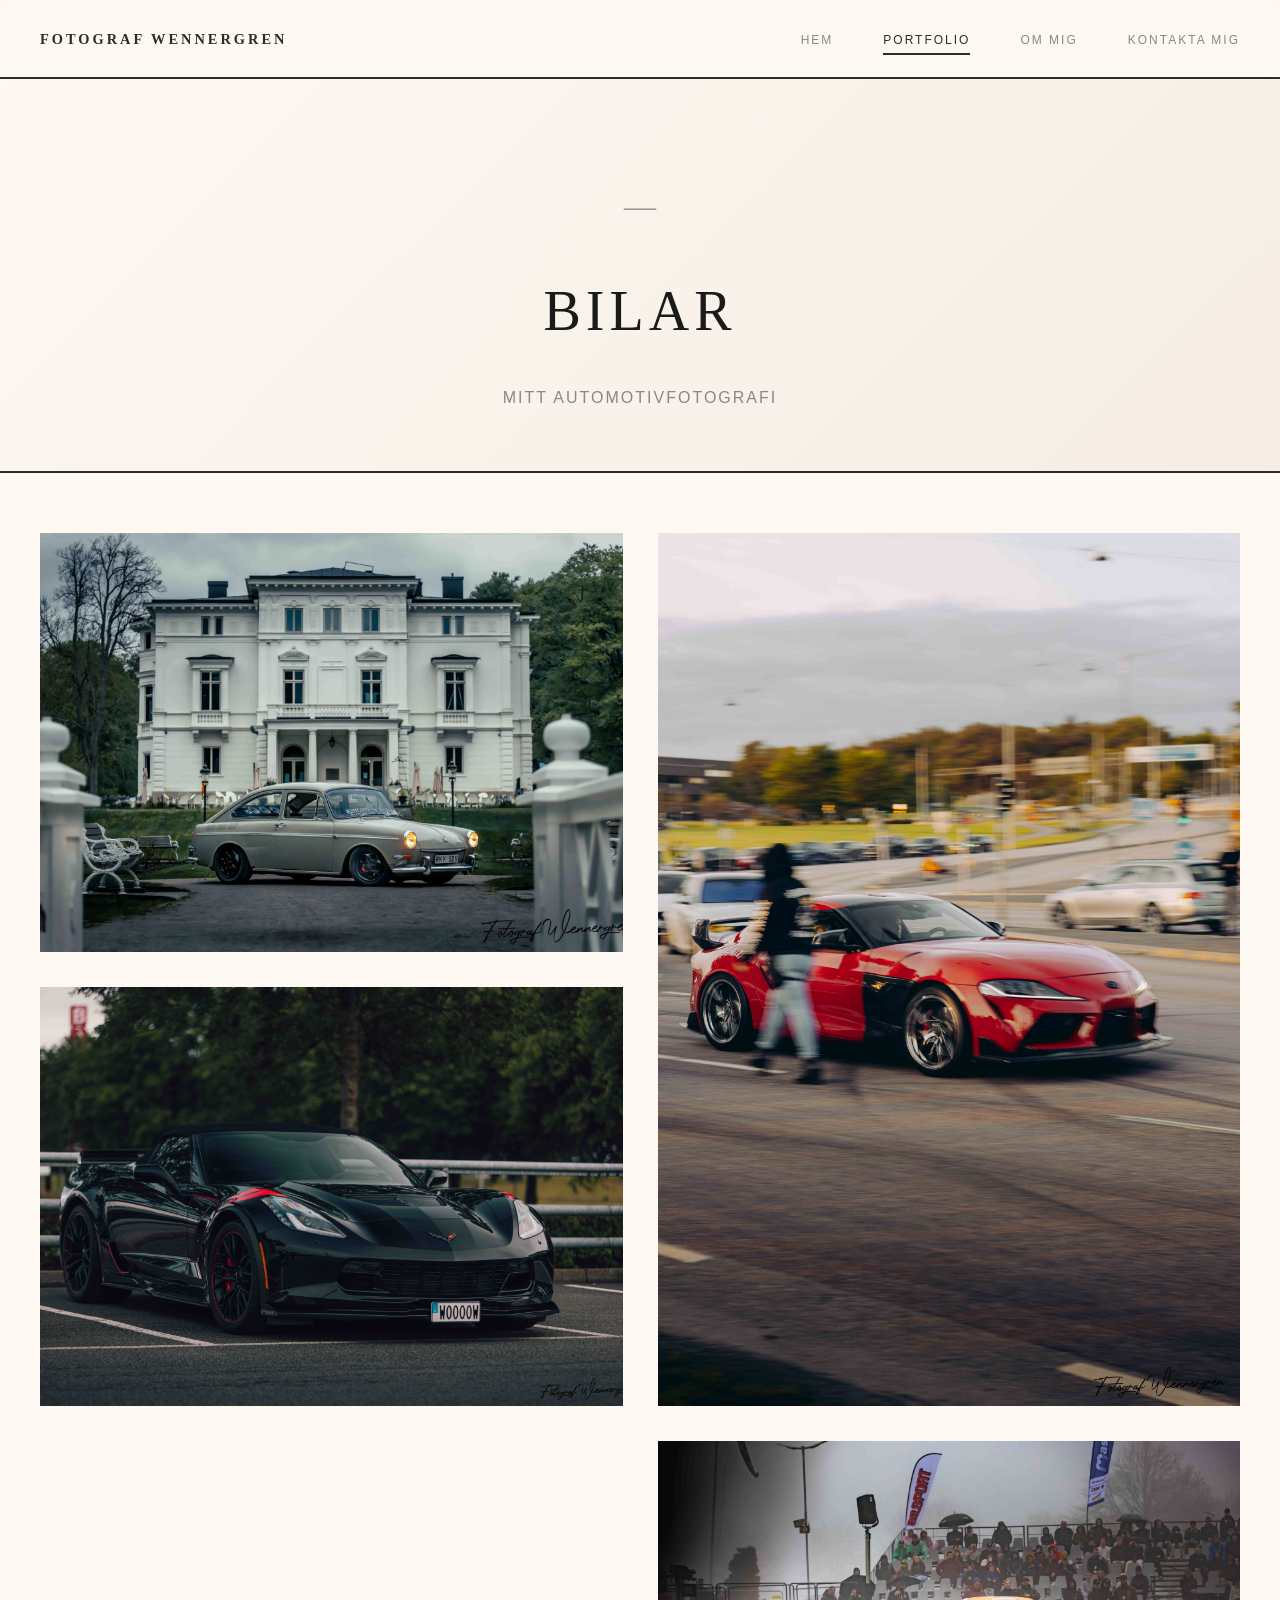
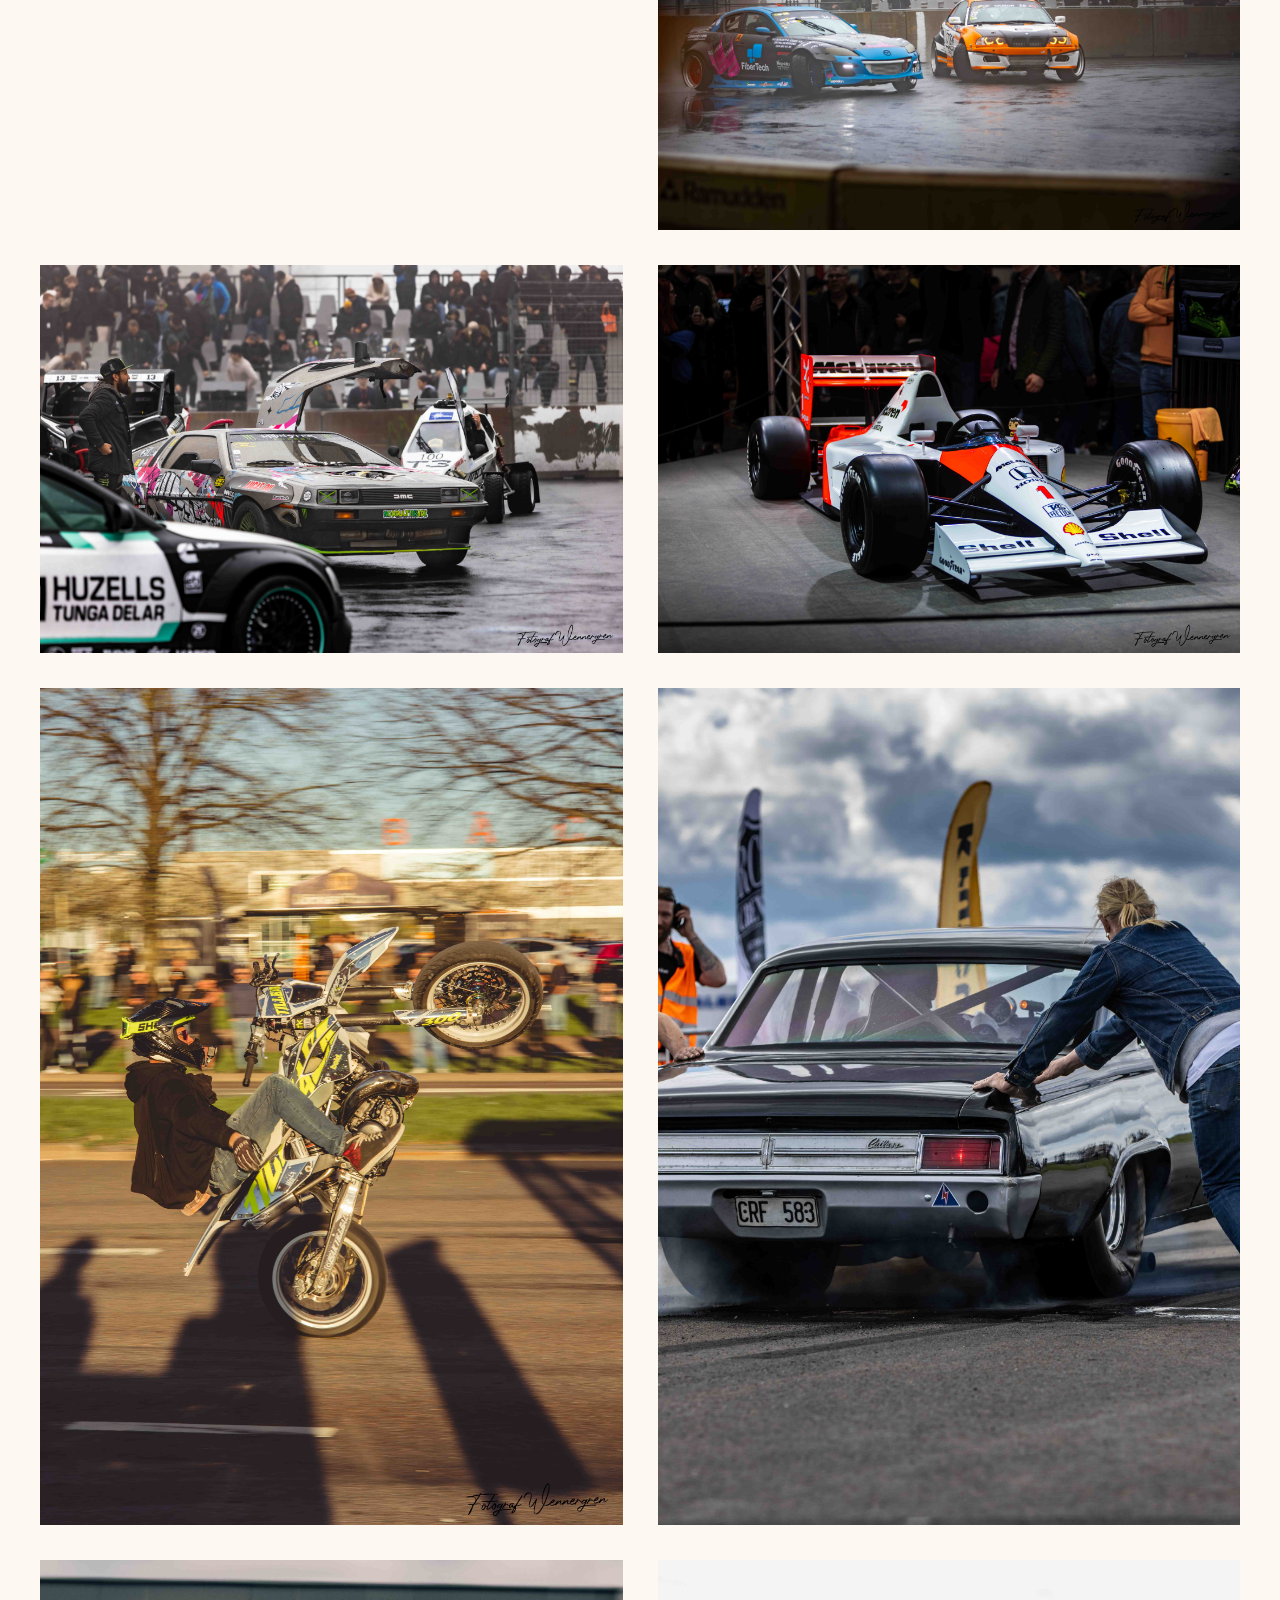
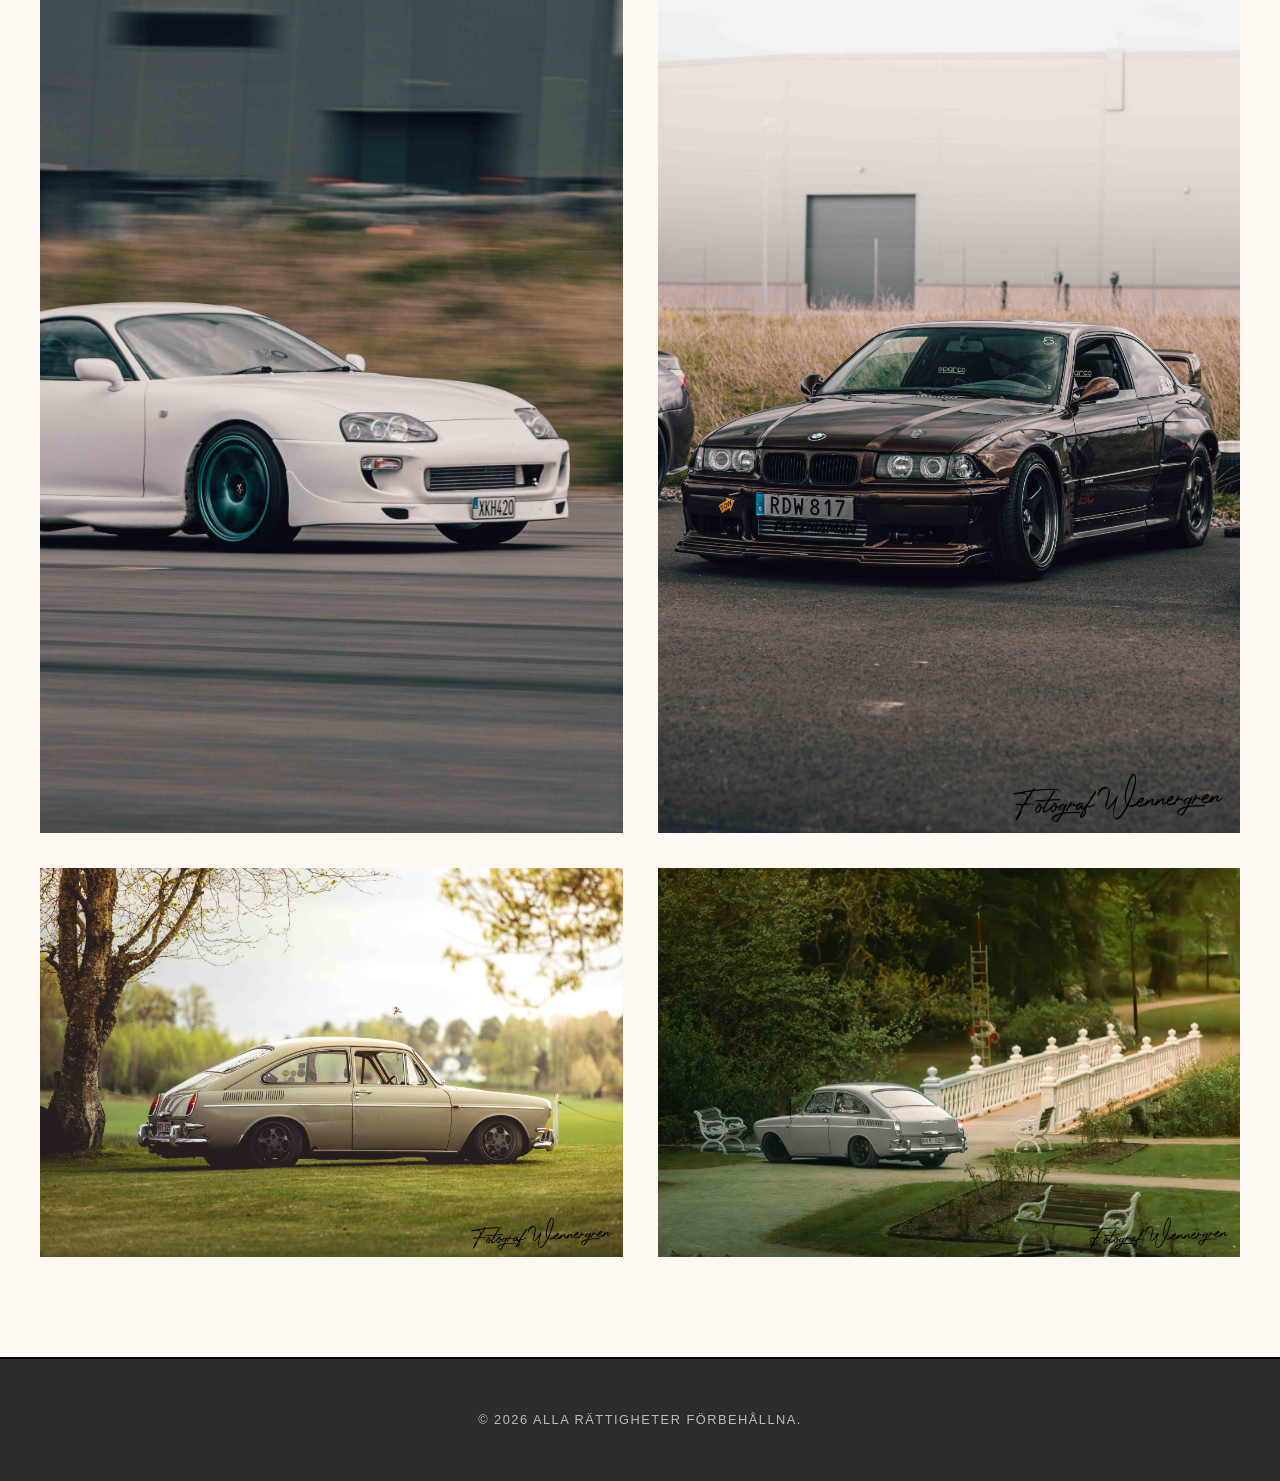
==== bilar.html @ 14e9cfb1 "okokok" ====
<!DOCTYPE html>
<html lang="sv">

<head>
    <meta charset="UTF-8" />
    <meta name="viewport" content="width=device-width, initial-scale=1" />
    <title>Portfolio</title>
    <link rel="stylesheet" href="css/style.css" />
</head>

<body>


    <nav class="navbar">
        <div class="nav-container">
            <div class="logo">
                <a href="index.html">Fotograf Wennergren</a>
            </div>
            <ul class="nav-menu">
                <li><a href="index.html">Hem</a></li>
                <li><a href="portfolio.html" class="active">Portfolio</a></li>
                <li><a href="om.html">Om mig</a></li>
                <li><a href="kontakta.html">Kontakta mig</a></li>
            </ul>
        </div>
    </nav>


    <section class="page-header">
        <h1>BILAR</h1>
        <p>Mitt Automotivfotografi</p>
    </section>


    <div class="portfolio-container">
        <div class="portfolio-grid">
            <div class="portfolio-item" onclick="openModal(this)">
                <img src="img/hero/bilar-1.webp" alt="Sport" />
                <div class="portfolio-overlay">Bilar</div>
            </div>
            <div class="portfolio-item" onclick="openModal(this)">
                <img src="img/bilar/bilar-1-2.jpg" alt="Sport" />
                <div class="portfolio-overlay">Bilar</div>
            </div>
            <div class="portfolio-item" onclick="openModal(this)">
                <img src="img/bilar/bilar-1-3.jpg" alt="Sport" />
                <div class="portfolio-overlay">Bilar</div>
            </div>
            <div class="portfolio-item" onclick="openModal(this)">
                <img src="img/bilar/bilar-1.jpg" alt="Sport" />
                <div class="portfolio-overlay">Bilar</div>
            </div>
            <div class="portfolio-item" onclick="openModal(this)">
                <img src="img/bilar/bilar-2.jpg" alt="Sport" />
                <div class="portfolio-overlay">Bilar</div>
            </div>
            <div class="portfolio-item" onclick="openModal(this)">
                <img src="img/bilar/bilar-3.jpg" alt="Sport" />
                <div class="portfolio-overlay">Bilar</div>
            </div>
            <div class="portfolio-item" onclick="openModal(this)">
                <img src="img/bilar/bilar-4.jpg" alt="Sport" />
                <div class="portfolio-overlay">Bilar</div>
            </div>
            <div class="portfolio-item" onclick="openModal(this)">
                <img src="img/bilar/bilar-5.jpg" alt="Sport" />
                <div class="portfolio-overlay">Bilar</div>
            </div>
            <div class="portfolio-item" onclick="openModal(this)">
                <img src="img/bilar/bilar-6.jpg" alt="Sport" />
                <div class="portfolio-overlay">Bilar</div>
            </div>
            <div class="portfolio-item" onclick="openModal(this)">
                <img src="img/bilar/bilar-7.jpg" alt="Sport" />
                <div class="portfolio-overlay">Bilar</div>
            </div>
            <div class="portfolio-item" onclick="openModal(this)">
                <img src="img/bilar/bilar-8.jpg" alt="Sport" />
                <div class="portfolio-overlay">Bilar</div>
            </div>
            <div class="portfolio-item" onclick="openModal(this)">
                <img src="img/bilar/bilar-9.jpg" alt="Sport" />
                <div class="portfolio-overlay">Bilar</div>
            </div>
        </div>
    </div>


    <div id="imageModal" class="modal" onclick="closeModal(event)">
        <div class="modal-content">
            <button class="modal-close" onclick="closeModal(event)">&times;</button>
            <img id="modalImage" src="" alt="Full size image">
        </div>
    </div>

    <footer>
        <p>&copy; 2026 Alla rättigheter förbehållna.</p>
    </footer>

    <script src="js/Java.js"></script>

</body>

</html>
---- css/style.css ----
* {
    margin: 0;
    padding: 0;
    box-sizing: border-box;
}

html, body {
    height: 100%;
}

body {
    font-family: 'Georgia', serif;
    background-color: #fef8f3;
    color: #2c2c2c;
    line-height: 1.7;
}

/* NAVIGATION */
.navbar {
    background-color: transparent;
    border-bottom: 2px solid #2c2c2c;
    position: sticky;
    top: 0;
    z-index: 100;
    padding: 25px 0;
    backdrop-filter: blur(10px);
}

.nav-container {
    max-width: 1400px;
    margin: 0 auto;
    padding: 0 40px;
    display: flex;
    justify-content: space-between;
    align-items: center;
}

.logo a {
    font-size: 0.9em;
    font-weight: 700;
    letter-spacing: 3px;
    color: #2c2c2c;
    text-decoration: none;
    text-transform: uppercase;
}

.nav-menu {
    display: flex;
    list-style: none;
    gap: 50px;
}

.nav-menu a {
    font-size: 0.75em;
    letter-spacing: 2px;
    color: #888;
    text-decoration: none;
    transition: all 0.3s ease;
    text-transform: uppercase;
    font-family: 'Segoe UI', sans-serif;
    font-weight: 500;
    position: relative;
}

.nav-menu a:hover {
    color: #2c2c2c;
}

.nav-menu a.active {
    color: #2c2c2c;
}

.nav-menu a.active::after {
    content: '';
    position: absolute;
    bottom: -8px;
    left: 0;
    right: 0;
    height: 2px;
    background-color: #2c2c2c;
}

/* HERO */
.hero {
    height: 75vh;
    display: flex;
    align-items: center;
    justify-content: center;
    background: linear-gradient(135deg, #fef8f3 0%, #f5ede4 100%);
    border-bottom: 2px solid #2c2c2c;
    padding: 60px 40px;
    position: relative;
    overflow: hidden;
}

.hero::before {
    content: '';
    position: absolute;
    width: 300px;
    height: 300px;
    background: rgba(100, 80, 60, 0.05);
    border-radius: 50%;
    top: -50px;
    right: -100px;
}

.hero::after {
    content: '';
    position: absolute;
    width: 200px;
    height: 200px;
    background: rgba(100, 80, 60, 0.03);
    border-radius: 50%;
    bottom: -30px;
    left: -100px;
}

.hero-content {
    text-align: center;
    max-width: 900px;
    z-index: 1;
}

.hero h1 {
    font-size: 4.5em;
    font-weight: 400;
    letter-spacing: 8px;
    color: #1a1a1a;
    margin-bottom: 20px;
    line-height: 1.1;
}

.hero .subtitle {
    font-size: 1.15em;
    color: #666;
    font-weight: 300;
    letter-spacing: 2px;
    text-transform: uppercase;
    font-family: 'Segoe UI', sans-serif;
}

/* Sida */
.page-header {
    padding: 100px 40px 60px;
    text-align: center;
    background: linear-gradient(135deg, #fef8f3 0%, #f5ede4 100%);
    border-bottom: 2px solid #2c2c2c;
    position: relative;
}

.page-header::before {
    content: '—';
    display: block;
    font-size: 2em;
    color: #999;
    margin-bottom: 30px;
}

.page-header h1 {
    font-size: 3.5em;
    font-weight: 400;
    letter-spacing: 5px;
    color: #1a1a1a;
    margin-bottom: 25px;
    text-transform: uppercase;
}

.page-header p {
    font-size: 1em;
    color: #888;
    font-weight: 300;
    letter-spacing: 2px;
    text-transform: uppercase;
    font-family: 'Segoe UI', sans-serif;
}

/* CONTENT WRAPPER */
.content-wrapper {
    max-width: 1100px;
    margin: 0 auto;
    padding: 100px 40px;
    background-color: #fef8f3;
}

/* Intro */
.intro {
    margin-bottom: 100px;
    padding-bottom: 60px;
    border-bottom: 2px solid #d4c5b9;
}

.intro-text h2 {
    font-size: 2.2em;
    font-weight: 400;
    letter-spacing: 2px;
    margin-bottom: 30px;
    color: #1a1a1a;
}

.intro-text p {
    font-size: 1.2em;
    color: #555;
    line-height: 1.9;
    max-width: 850px;
}

/* Utvalda*/
.featured {
    margin-top: 100px;
}

.featured h2 {
    font-size: 2.2em;
    font-weight: 400;
    letter-spacing: 2px;
    margin-bottom: 50px;
    color: #1a1a1a;
    position: relative;
    padding-left: 0;
}

.featured h2::before {
    content: '';
    display: inline-block;
    width: 20px;
    height: 2px;
    background-color: #2c2c2c;
    margin-right: 20px;
}

.featured-grid {
    display: grid;
    grid-template-columns: 1fr 1fr;
    gap: 50px;
}

.featured-item {
    overflow: hidden;
}

.featured-item img {
    width: 100%;
    height: auto;
    display: block;
    transition: transform 0.4s ease;
}

.featured-item:hover img {
    transform: scale(1.02);
}

.featured-item h3 {
    font-size: 1.3em;
    font-weight: 400;
    margin-top: 25px;
    color: #1a1a1a;
    letter-spacing: 2px;
    text-transform: uppercase;
}

/* Portfolio */
.portfolio-container {
    max-width: 1400px;
    margin: 60px auto;
    padding: 0 40px;
}

.portfolio-grid {
    display: grid;
    grid-template-columns: repeat(2, 1fr);
    gap: 35px;
    auto-rows: 350px;
}

.portfolio-grid .portfolio-item:nth-child(1) {
    grid-column: 1;
    grid-row: span 1;
}

.portfolio-grid .portfolio-item:nth-child(2) {
    grid-column: 2;
    grid-row: span 2;
    auto-rows: unset;
}

.portfolio-grid .portfolio-item:nth-child(3) {
    grid-column: 1;
    grid-row: span 1;
}

.portfolio-grid .portfolio-item:nth-child(4) {
    grid-column: 2;
    grid-row: span 1;
}

.portfolio-item {
    position: relative;
    cursor: pointer;
    overflow: hidden;
}

.portfolio-item img {
    width: 100%;
    height: 100%;
    object-fit: cover;
    display: block;
    transition: transform 0.5s ease;
}

.portfolio-item:hover img {
    transform: scale(1.05);
}

.portfolio-overlay {
    position: absolute;
    bottom: 0;
    left: 0;
    right: 0;
    background: linear-gradient(to top, rgba(26,26,26,0.95), transparent);
    color: #fff;
    padding: 35px 25px 25px;
    opacity: 0;
    transition: opacity 0.4s ease;
    font-size: 1.1em;
    font-weight: 400;
    letter-spacing: 2px;
    text-transform: uppercase;
}

.portfolio-item:hover .portfolio-overlay {
    opacity: 1;
}

/* Modal */
.modal {
    display: none;
    position: fixed;
    z-index: 1000;
    left: 0;
    top: 0;
    width: 100%;
    height: 100%;
    background-color: rgba(20,20,20,0.99);
    align-items: center;
    justify-content: center;
    padding: 20px;
}

.modal-content {
    position: relative;
    max-width: 92vw;
    max-height: 92vh;
}

.modal-content img {
    width: 100%;
    height: auto;
    display: block;
}

.modal-close {
    position: absolute;
    top: 30px;
    right: 30px;
    color: #fff;
    background: transparent;
    border: 2px solid #fff;
    font-size: 2rem;
    cursor: pointer;
    outline: none;
    transition: all 0.3s ease;
    width: 45px;
    height: 45px;
    display: flex;
    align-items: center;
    justify-content: center;
    font-weight: 300;
}

.modal-close:hover {
    background-color: rgba(255,255,255,0.2);
    transform: rotate(90deg);
}

/* ABOUT PAGE */
.about-content {
    max-width: 1000px;
}

.about-section {
    margin-bottom: 70px;
    padding-bottom: 50px;
    border-bottom: 2px solid #d4c5b9;
}

.about-section:last-child {
    border-bottom: none;
}

.about-section h2 {
    font-size: 1.8em;
    font-weight: 400;
    margin-bottom: 25px;
    color: #1a1a1a;
    letter-spacing: 2px;
    text-transform: uppercase;
}

.about-section p {
    font-size: 1.1em;
    color: #555;
    line-height: 1.9;
    margin-bottom: 20px;
}

.skill-list {
    list-style: none;
    padding-left: 0;
}

.skill-list li {
    font-size: 1.05em;
    color: #555;
    padding: 15px 0;
    padding-left: 30px;
    position: relative;
    border-bottom: 1px solid #ede7e0;
}

.skill-list li:last-child {
    border-bottom: none;
}

.skill-list li:before {
    content: "⊙";
    position: absolute;
    left: 0;
    color: #999;
    font-size: 0.8em;
}

/* Kontakt */
.contact-section {
    max-width: 1000px;
}

.contact-info {
    display: grid;
    grid-template-columns: repeat(auto-fit, minmax(280px, 1fr));
    gap: 60px;
    margin-bottom: 100px;
    padding: 50px 40px;
    background-color: #f8f3ed;
    border-left: 3px solid #2c2c2c;
}

.info-item h3 {
    font-size: 0.9em;
    font-weight: 700;
    margin-bottom: 15px;
    color: #1a1a1a;
    letter-spacing: 2px;
    text-transform: uppercase;
}

.info-item p {
    font-size: 1.05em;
    color: #555;
    line-height: 1.8;
}

.info-item a {
    color: #1a1a1a;
    text-decoration: none;
    border-bottom: 2px solid #2c2c2c;
    transition: all 0.3s ease;
}

.info-item a:hover {
    padding-bottom: 3px;
    background-color: rgba(44, 44, 44, 0.05);
}

/* Kontakt formulär */
.contact-form-section {
    padding: 50px 40px;
    background-color: #f8f3ed;
    border-left: 3px solid #2c2c2c;
}

.contact-form-section h2 {
    font-size: 1.8em;
    font-weight: 400;
    margin-bottom: 40px;
    color: #1a1a1a;
    letter-spacing: 2px;
    text-transform: uppercase;
}

.form-group {
    margin-bottom: 35px;
}

.form-group label {
    display: block;
    font-size: 0.9em;
    color: #1a1a1a;
    margin-bottom: 12px;
    letter-spacing: 1px;
    text-transform: uppercase;
    font-weight: 700;
}

.form-group input,
.form-group textarea {
    width: 100%;
    padding: 15px;
    font-family: 'Georgia', serif;
    font-size: 1em;
    border: 2px solid #d4c5b9;
    background-color: #fff;
    color: #333;
    transition: all 0.3s ease;
}

.form-group input:focus,
.form-group textarea:focus {
    outline: none;
    border-color: #2c2c2c;
    background-color: #fffbf7;
}

.submit-btn {
    padding: 15px 40px;
    font-family: 'Segoe UI', sans-serif;
    font-size: 0.85em;
    letter-spacing: 2px;
    color: #fff;
    background-color: #2c2c2c;
    border: 2px solid #2c2c2c;
    cursor: pointer;
    transition: all 0.3s ease;
    text-transform: uppercase;
    font-weight: 600;
}

.submit-btn:hover {
    background-color: transparent;
    color: #2c2c2c;
}

/* Footer */
footer {
    text-align: center;
    padding: 50px 20px;
    background-color: #2c2c2c;
    color: #bbb;
    font-size: 0.8em;
    margin-top: 100px;
    letter-spacing: 1.5px;
    border-top: 2px solid #000;
    text-transform: uppercase;
}

footer p {
    font-family: 'Segoe UI', sans-serif;
}

/* Respons */
@media (max-width: 768px) {
    .nav-container {
        flex-direction: column;
        gap: 20px;
        padding: 0 20px;
    }

    .nav-menu {
        flex-direction: column;
        gap: 12px;
    }

    .hero {
        height: 55vh;
        padding: 40px 20px;
    }

    .hero h1 {
        font-size: 2.8em;
        letter-spacing: 4px;
    }

    .hero .subtitle {
        font-size: 0.95em;
    }

    .page-header {
        padding: 60px 20px 40px;
    }

    .page-header h1 {
        font-size: 2.3em;
        letter-spacing: 3px;
    }

    .content-wrapper,
    .portfolio-container {
        padding: 60px 20px;
    }

    .portfolio-grid {
        grid-template-columns: 1fr;
        auto-rows: 300px;
        gap: 25px;
    }

    .portfolio-grid .portfolio-item:nth-child(2) {
        grid-column: 1;
        grid-row: span 1;
    }

    .portfolio-grid .portfolio-item:nth-child(4) {
        grid-column: 1;
    }

    .featured-grid {
        grid-template-columns: 1fr;
        gap: 40px;
    }

    .contact-info,
    .contact-form-section {
        padding: 30px 20px;
    }

    .intro-text h2,
    .featured h2,
    .about-section h2,
    .contact-form-section h2 {
        font-size: 1.5em;
    }
}

@media (max-width: 480px) {
    .navbar {
        padding: 15px 0;
    }

    .nav-container {
        padding: 0 15px;
    }

    .hero h1 {
        font-size: 2em;
        letter-spacing: 2px;
    }

    .page-header h1 {
        font-size: 1.8em;
    }

    .hero .subtitle {
        font-size: 0.85em;
    }

    .nav-menu {
        font-size: 0.75em;
        gap: 8px;
    }

    .nav-menu a {
        letter-spacing: 1px;
    }

    .portfolio-grid {
        auto-rows: 250px;
    }
}
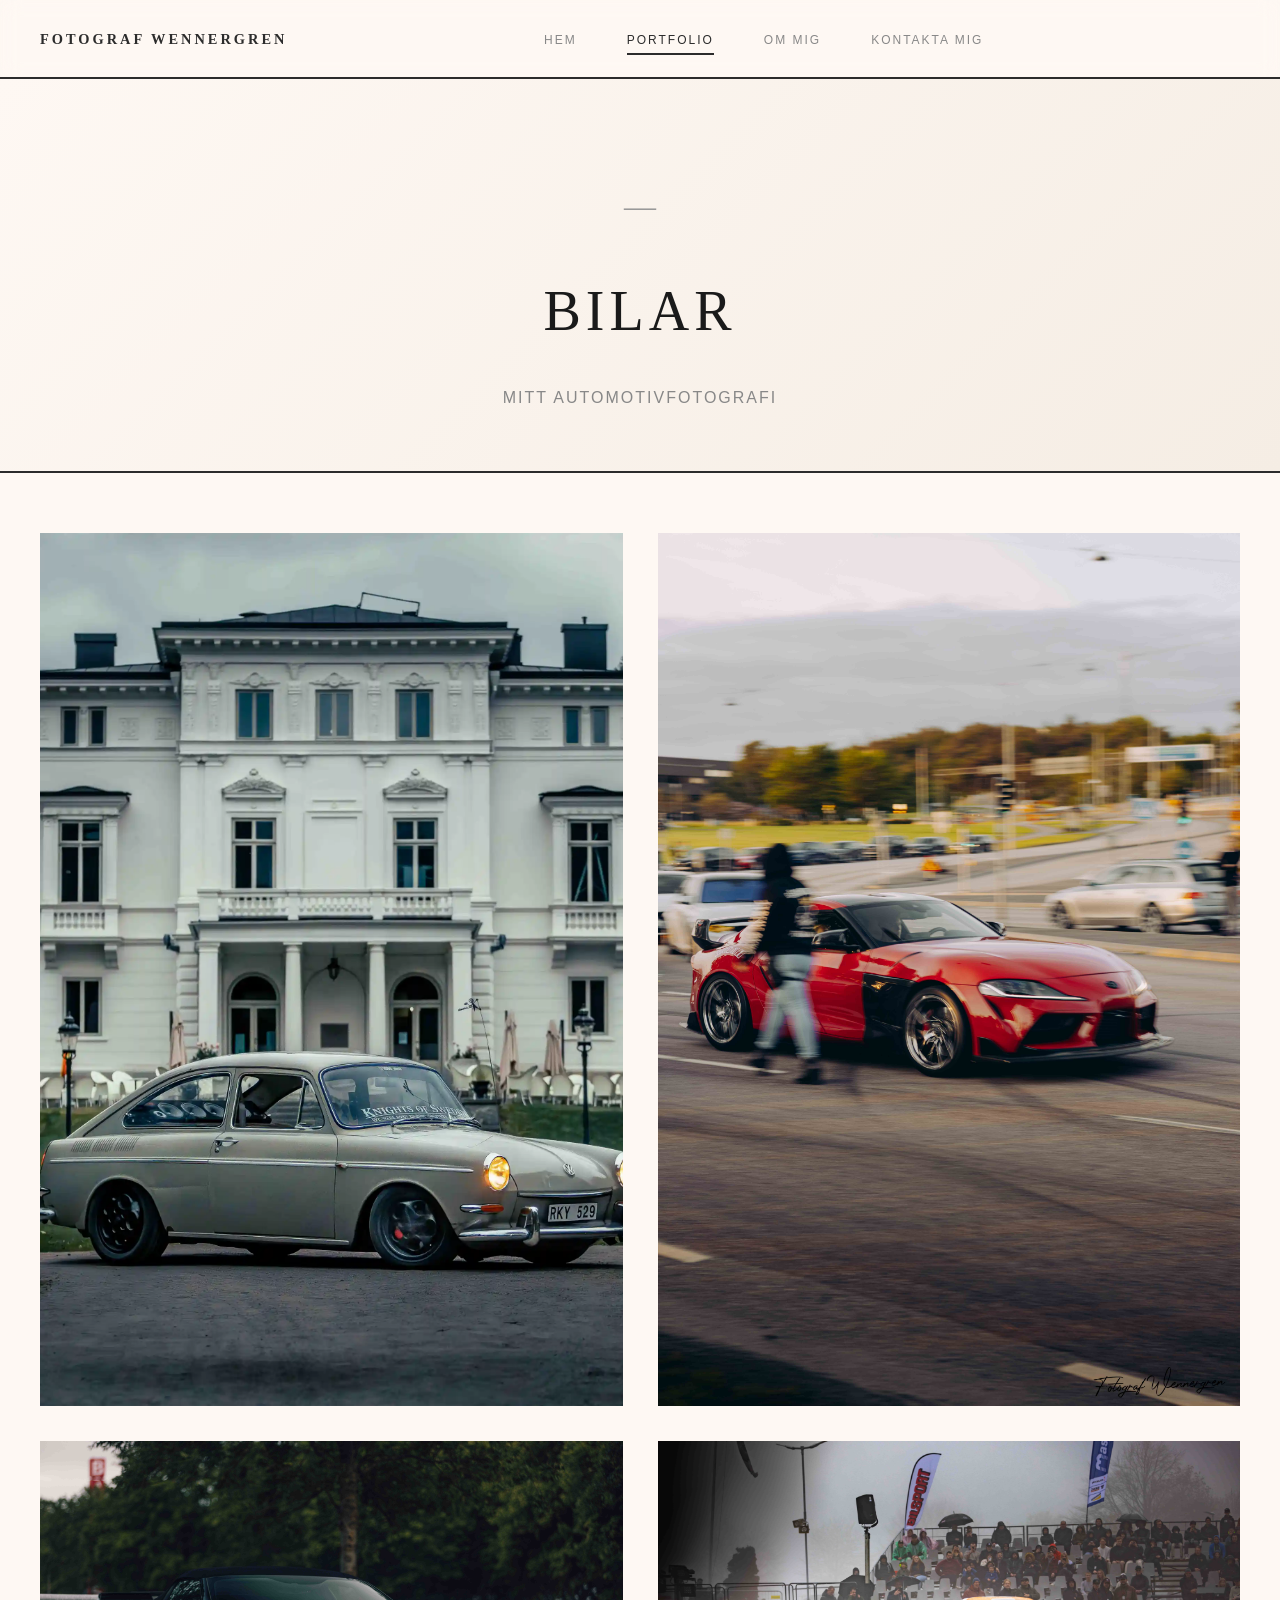
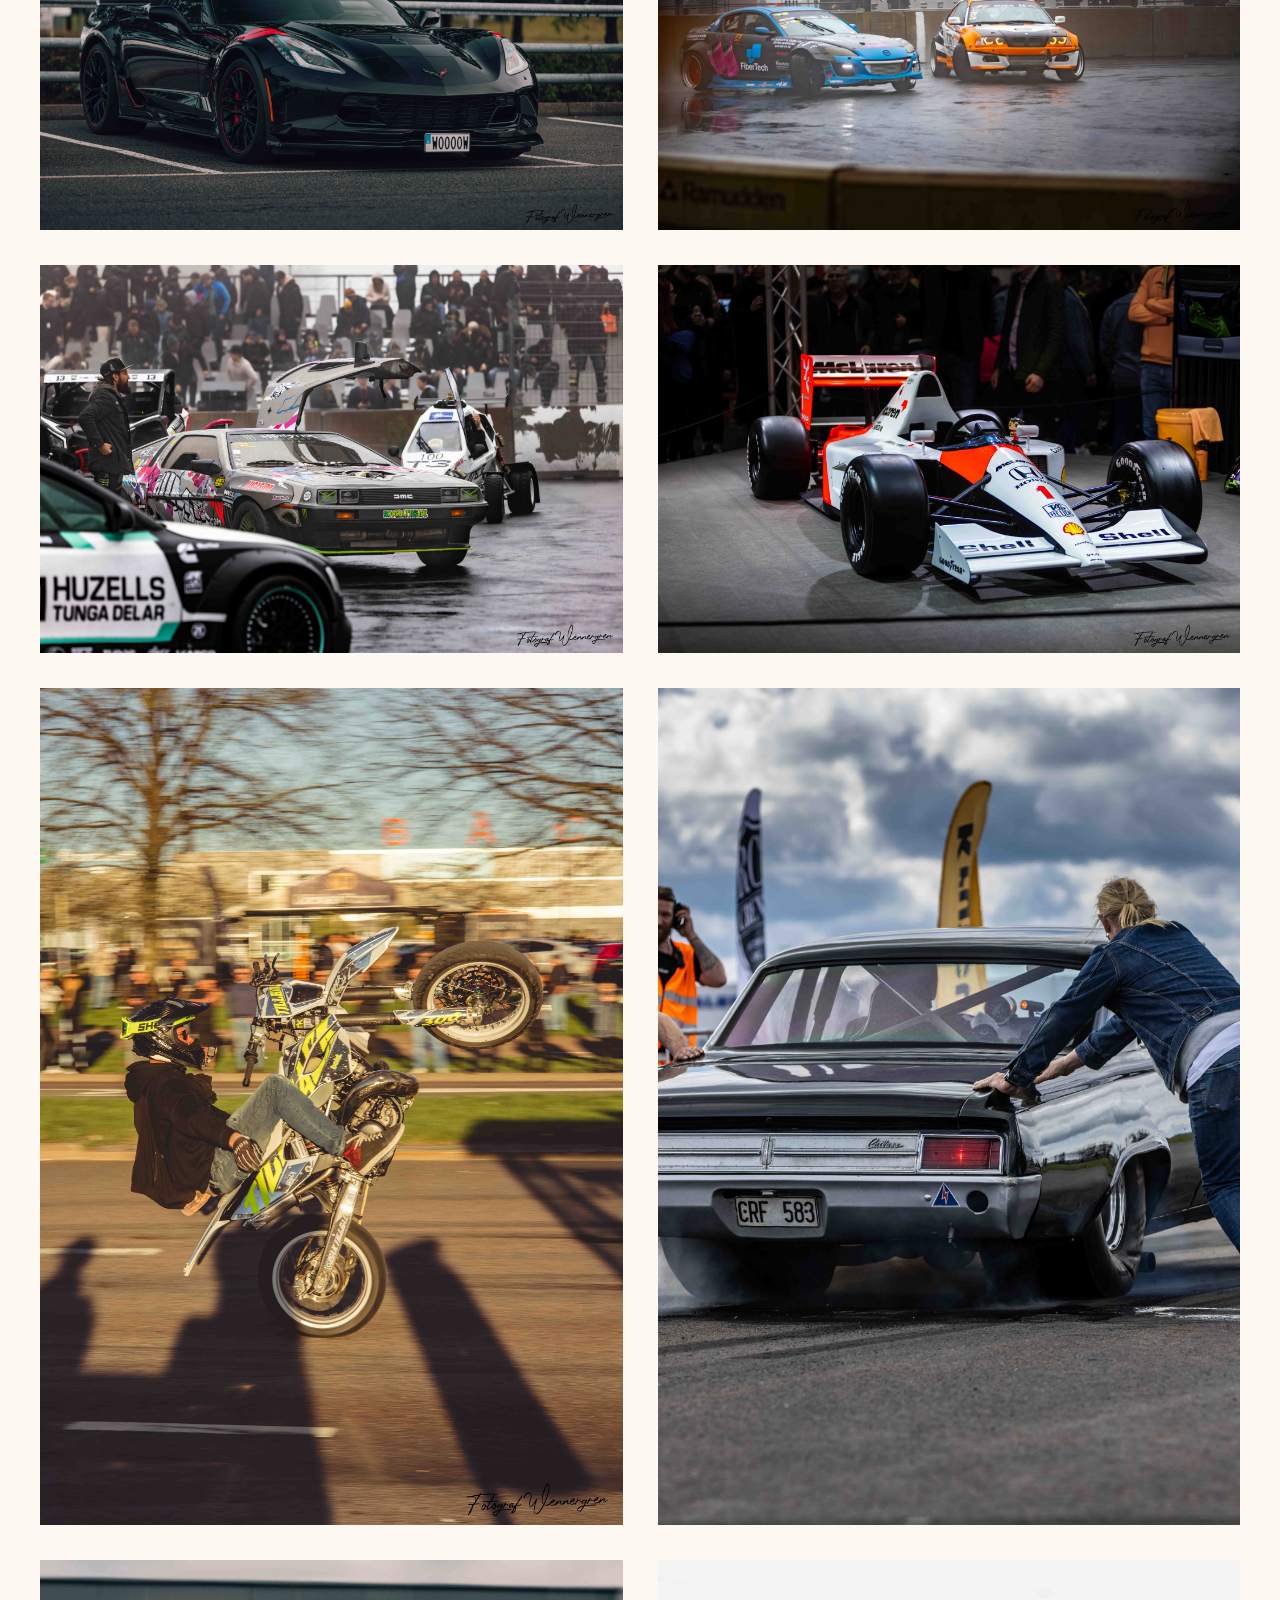
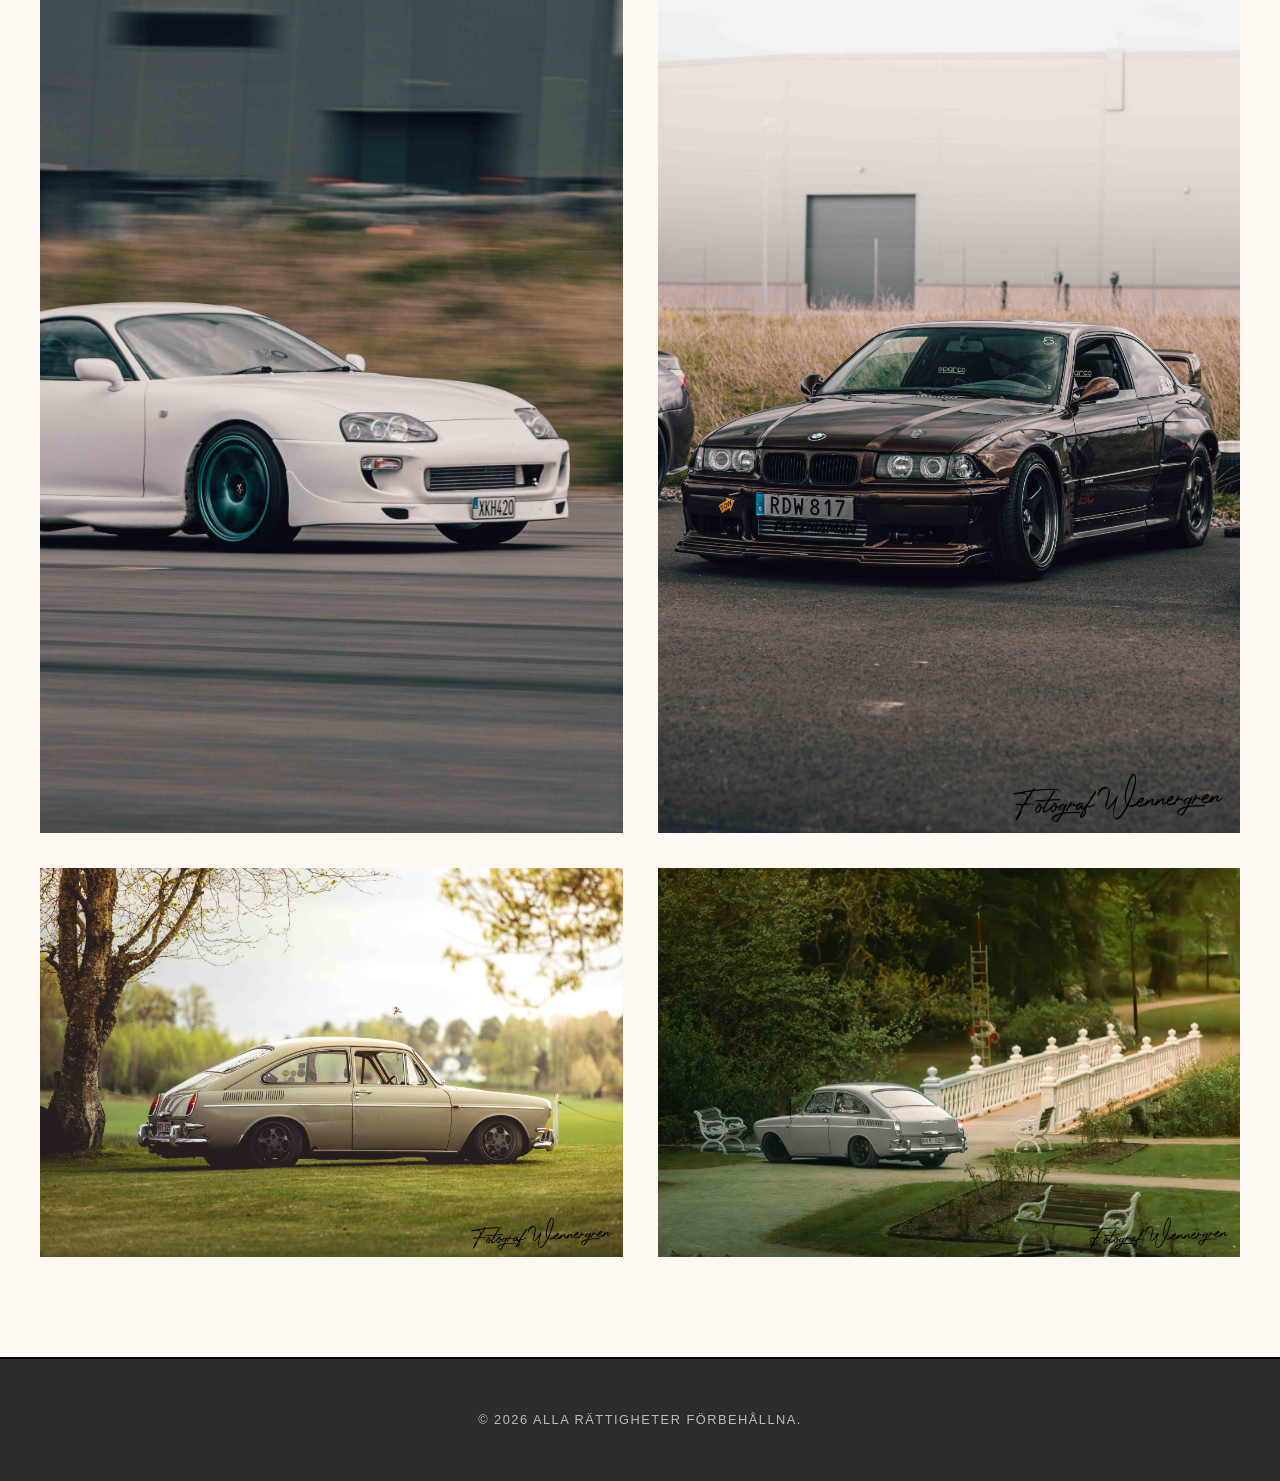
==== commit f61a9ba5: "test" ====
--- a/bilar.html
+++ b/bilar.html
@@ -22,6 +22,12 @@
                 <li><a href="om.html">Om mig</a></li>
                 <li><a href="kontakta.html">Kontakta mig</a></li>
             </ul>
+
+            <div class="hamburger">
+                <span></span>
+                <span></span>
+                <span></span>
+            </div>
         </div>
     </nav>
 
@@ -34,51 +40,51 @@
 
     <div class="portfolio-container">
         <div class="portfolio-grid">
-            <div class="portfolio-item" onclick="openModal(this)">
+            <div class="portfolio-item">
                 <img src="img/hero/bilar-1.webp" alt="Sport" />
                 <div class="portfolio-overlay">Bilar</div>
             </div>
-            <div class="portfolio-item" onclick="openModal(this)">
+            <div class="portfolio-item">
                 <img src="img/bilar/bilar-1-2.jpg" alt="Sport" />
                 <div class="portfolio-overlay">Bilar</div>
             </div>
-            <div class="portfolio-item" onclick="openModal(this)">
+            <div class="portfolio-item">
                 <img src="img/bilar/bilar-1-3.jpg" alt="Sport" />
                 <div class="portfolio-overlay">Bilar</div>
             </div>
-            <div class="portfolio-item" onclick="openModal(this)">
+            <div class="portfolio-item">
                 <img src="img/bilar/bilar-1.jpg" alt="Sport" />
                 <div class="portfolio-overlay">Bilar</div>
             </div>
-            <div class="portfolio-item" onclick="openModal(this)">
+            <div class="portfolio-item">
                 <img src="img/bilar/bilar-2.jpg" alt="Sport" />
                 <div class="portfolio-overlay">Bilar</div>
             </div>
-            <div class="portfolio-item" onclick="openModal(this)">
+            <div class="portfolio-item">
                 <img src="img/bilar/bilar-3.jpg" alt="Sport" />
                 <div class="portfolio-overlay">Bilar</div>
             </div>
-            <div class="portfolio-item" onclick="openModal(this)">
+            <div class="portfolio-item">
                 <img src="img/bilar/bilar-4.jpg" alt="Sport" />
                 <div class="portfolio-overlay">Bilar</div>
             </div>
-            <div class="portfolio-item" onclick="openModal(this)">
+            <div class="portfolio-item">
                 <img src="img/bilar/bilar-5.jpg" alt="Sport" />
                 <div class="portfolio-overlay">Bilar</div>
             </div>
-            <div class="portfolio-item" onclick="openModal(this)">
+            <div class="portfolio-item">
                 <img src="img/bilar/bilar-6.jpg" alt="Sport" />
                 <div class="portfolio-overlay">Bilar</div>
             </div>
-            <div class="portfolio-item" onclick="openModal(this)">
+            <div class="portfolio-item">
                 <img src="img/bilar/bilar-7.jpg" alt="Sport" />
                 <div class="portfolio-overlay">Bilar</div>
             </div>
-            <div class="portfolio-item" onclick="openModal(this)">
+            <div class="portfolio-item">
                 <img src="img/bilar/bilar-8.jpg" alt="Sport" />
                 <div class="portfolio-overlay">Bilar</div>
             </div>
-            <div class="portfolio-item" onclick="openModal(this)">
+            <div class="portfolio-item">
                 <img src="img/bilar/bilar-9.jpg" alt="Sport" />
                 <div class="portfolio-overlay">Bilar</div>
             </div>
--- a/css/style.css
+++ b/css/style.css
@@ -1,677 +1,694 @@
 * {
-    margin: 0;
-    padding: 0;
-    box-sizing: border-box;
-}
-
-html, body {
-    height: 100%;
-}
-
+  margin: 0;
+  padding: 0;
+  box-sizing: border-box;
+}
+
+html,
 body {
-    font-family: 'Georgia', serif;
-    background-color: #fef8f3;
-    color: #2c2c2c;
-    line-height: 1.7;
+  height: 100%;
+}
+
+body {
+  font-family: 'Georgia', serif;
+  background-color: #fef8f3;
+  color: #2c2c2c;
+  line-height: 1.7;
 }
 
 /* NAVIGATION */
 .navbar {
-    background-color: transparent;
-    border-bottom: 2px solid #2c2c2c;
-    position: sticky;
-    top: 0;
-    z-index: 100;
-    padding: 25px 0;
-    backdrop-filter: blur(10px);
+  background-color: transparent;
+  border-bottom: 2px solid #2c2c2c;
+  position: sticky;
+  top: 0;
+  z-index: 100;
+  padding: 25px 0;
+  backdrop-filter: blur(10px);
 }
 
 .nav-container {
-    max-width: 1400px;
-    margin: 0 auto;
-    padding: 0 40px;
-    display: flex;
+  max-width: 1400px;
+  margin: 0 auto;
+  padding: 0 40px;
+  display: flex;
+  justify-content: space-between;
+  align-items: center;
+}
+
+.logo a {
+  font-size: 0.9em;
+  font-weight: 700;
+  letter-spacing: 3px;
+  color: #2c2c2c;
+  text-decoration: none;
+  text-transform: uppercase;
+}
+
+.nav-menu {
+  display: flex;
+  list-style: none;
+  gap: 50px;
+}
+
+.nav-menu a {
+  font-size: 0.75em;
+  letter-spacing: 2px;
+  color: #888;
+  text-decoration: none;
+  transition: all 0.3s ease;
+  text-transform: uppercase;
+  font-family: 'Segoe UI', sans-serif;
+  font-weight: 500;
+  position: relative;
+}
+
+.nav-menu a:hover {
+  color: #2c2c2c;
+}
+
+.nav-menu a.active {
+  color: #2c2c2c;
+}
+
+.nav-menu a.active::after {
+  content: '';
+  position: absolute;
+  bottom: -8px;
+  left: 0;
+  right: 0;
+  height: 2px;
+  background-color: #2c2c2c;
+}
+
+/* HERO */
+.hero {
+  height: 75vh;
+  display: flex;
+  align-items: center;
+  justify-content: center;
+  background: linear-gradient(135deg, #fef8f3 0%, #f5ede4 100%);
+  border-bottom: 2px solid #2c2c2c;
+  padding: 60px 40px;
+  position: relative;
+  overflow: hidden;
+}
+
+.hero::before {
+  content: '';
+  position: absolute;
+  width: 300px;
+  height: 300px;
+  background: rgba(100, 80, 60, 0.05);
+  border-radius: 50%;
+  top: -50px;
+  right: -100px;
+}
+
+.hero::after {
+  content: '';
+  position: absolute;
+  width: 200px;
+  height: 200px;
+  background: rgba(100, 80, 60, 0.03);
+  border-radius: 50%;
+  bottom: -30px;
+  left: -100px;
+}
+
+.hero-content {
+  text-align: center;
+  max-width: 900px;
+  z-index: 1;
+}
+
+.hero h1 {
+  font-size: 4.5em;
+  font-weight: 400;
+  letter-spacing: 8px;
+  color: #1a1a1a;
+  margin-bottom: 20px;
+  line-height: 1.1;
+}
+
+.hero .subtitle {
+  font-size: 1.15em;
+  color: #666;
+  font-weight: 300;
+  letter-spacing: 2px;
+  text-transform: uppercase;
+  font-family: 'Segoe UI', sans-serif;
+}
+
+/* Sida */
+.page-header {
+  padding: 100px 40px 60px;
+  text-align: center;
+  background: linear-gradient(135deg, #fef8f3 0%, #f5ede4 100%);
+  border-bottom: 2px solid #2c2c2c;
+  position: relative;
+}
+
+.page-header::before {
+  content: '—';
+  display: block;
+  font-size: 2em;
+  color: #999;
+  margin-bottom: 30px;
+}
+
+.page-header h1 {
+  font-size: 3.5em;
+  font-weight: 400;
+  letter-spacing: 5px;
+  color: #1a1a1a;
+  margin-bottom: 25px;
+  text-transform: uppercase;
+}
+
+.page-header p {
+  font-size: 1em;
+  color: #888;
+  font-weight: 300;
+  letter-spacing: 2px;
+  text-transform: uppercase;
+  font-family: 'Segoe UI', sans-serif;
+}
+
+/* CONTENT WRAPPER */
+.content-wrapper {
+  max-width: 1100px;
+  margin: 0 auto;
+  padding: 100px 40px;
+  background-color: #fef8f3;
+}
+
+/* Intro */
+.intro {
+  margin-bottom: 100px;
+  padding-bottom: 60px;
+  border-bottom: 2px solid #d4c5b9;
+}
+
+.intro-text h2 {
+  font-size: 2.2em;
+  font-weight: 400;
+  letter-spacing: 2px;
+  margin-bottom: 30px;
+  color: #1a1a1a;
+}
+
+.intro-text p {
+  font-size: 1.2em;
+  color: #555;
+  line-height: 1.9;
+  max-width: 850px;
+}
+
+/* Utvalda*/
+.featured {
+  margin-top: 100px;
+}
+
+.featured h2 {
+  font-size: 2.2em;
+  font-weight: 400;
+  letter-spacing: 2px;
+  margin-bottom: 50px;
+  color: #1a1a1a;
+  position: relative;
+  padding-left: 0;
+}
+
+.featured h2::before {
+  content: '';
+  display: inline-block;
+  width: 20px;
+  height: 2px;
+  background-color: #2c2c2c;
+  margin-right: 20px;
+}
+
+.featured-grid {
+  display: grid;
+  grid-template-columns: 1fr 1fr;
+  gap: 50px;
+}
+
+.featured-item {
+  overflow: hidden;
+}
+
+.featured-item img {
+  width: 100%;
+  height: auto;
+  display: block;
+  transition: transform 0.4s ease;
+}
+
+.featured-item:hover img {
+  transform: scale(1.02);
+}
+
+.featured-item h3 {
+  font-size: 1.3em;
+  font-weight: 400;
+  margin-top: 25px;
+  color: #1a1a1a;
+  letter-spacing: 2px;
+  text-transform: uppercase;
+}
+
+/* Portfolio */
+.portfolio-container {
+  max-width: 1400px;
+  margin: 60px auto;
+  padding: 0 40px;
+}
+
+.portfolio-grid {
+  display: grid;
+  grid-template-columns: repeat(2, 1fr);
+  gap: 35px;
+  auto-rows: 350px;
+  grid-auto-flow: dense;
+}
+
+.portfolio-item {
+  position: relative;
+  cursor: pointer;
+  overflow: hidden;
+}
+
+.portfolio-item img {
+  width: 100%;
+  height: 100%;
+  object-fit: cover;
+  display: block;
+  transition: transform 0.5s ease;
+}
+
+.portfolio-item:hover img {
+  transform: scale(1.05);
+}
+
+.portfolio-overlay {
+  position: absolute;
+  bottom: 0;
+  left: 0;
+  right: 0;
+  background: linear-gradient(to top, rgba(26, 26, 26, 0.95), transparent);
+  color: #fff;
+  padding: 35px 25px 25px;
+  opacity: 0;
+  transition: opacity 0.4s ease;
+  font-size: 1.1em;
+  font-weight: 400;
+  letter-spacing: 2px;
+  text-transform: uppercase;
+}
+
+.portfolio-item:hover .portfolio-overlay {
+  opacity: 1;
+}
+
+/* Modal */
+.modal {
+  display: none;
+  position: fixed;
+  z-index: 1000;
+  left: 0;
+  top: 0;
+  width: 100%;
+  height: 100%;
+  background-color: rgba(20, 20, 20, 0.99);
+  align-items: center;
+  justify-content: center;
+  padding: 20px;
+}
+
+.modal-content {
+  position: relative;
+  display: flex;
+  align-items: center;
+  justify-content: center;
+  max-width: 100%;
+  max-height: 100%;
+}
+
+.modal-content img {
+  max-width: 90vw;
+  max-height: 90vh;
+  width: auto;
+  height: auto;
+  object-fit: contain;
+  display: block;
+  margin: 0 auto;
+}
+
+.modal-close {
+  position: absolute;
+  top: 30px;
+  right: 30px;
+  color: #fff;
+  background: transparent;
+  border: 2px solid #fff;
+  font-size: 2rem;
+  cursor: pointer;
+  outline: none;
+  transition: all 0.3s ease;
+  width: 45px;
+  height: 45px;
+  display: flex;
+  align-items: center;
+  justify-content: center;
+  font-weight: 300;
+}
+
+.modal-close:hover {
+  background-color: rgba(255, 255, 255, 0.2);
+  transform: rotate(90deg);
+}
+
+/* ABOUT PAGE */
+.about-content {
+  max-width: 1000px;
+}
+
+.about-section {
+  margin-bottom: 70px;
+  padding-bottom: 50px;
+  border-bottom: 2px solid #d4c5b9;
+}
+
+.about-section:last-child {
+  border-bottom: none;
+}
+
+.about-section h2 {
+  font-size: 1.8em;
+  font-weight: 400;
+  margin-bottom: 25px;
+  color: #1a1a1a;
+  letter-spacing: 2px;
+  text-transform: uppercase;
+}
+
+.about-section p {
+  font-size: 1.1em;
+  color: #555;
+  line-height: 1.9;
+  margin-bottom: 20px;
+}
+
+.skill-list {
+  list-style: none;
+  padding-left: 0;
+}
+
+.skill-list li {
+  font-size: 1.05em;
+  color: #555;
+  padding: 15px 0;
+  padding-left: 30px;
+  position: relative;
+  border-bottom: 1px solid #ede7e0;
+}
+
+.skill-list li:last-child {
+  border-bottom: none;
+}
+
+.skill-list li:before {
+  content: "⊙";
+  position: absolute;
+  left: 0;
+  color: #999;
+  font-size: 0.8em;
+}
+
+/* Kontakt */
+.contact-section {
+  max-width: 1000px;
+}
+
+.contact-info {
+  display: grid;
+  grid-template-columns: repeat(auto-fit, minmax(280px, 1fr));
+  gap: 60px;
+  margin-bottom: 100px;
+  padding: 50px 40px;
+  background-color: #f8f3ed;
+  border-left: 3px solid #2c2c2c;
+}
+
+.info-item h3 {
+  font-size: 0.9em;
+  font-weight: 700;
+  margin-bottom: 15px;
+  color: #1a1a1a;
+  letter-spacing: 2px;
+  text-transform: uppercase;
+}
+
+.info-item p {
+  font-size: 1.05em;
+  color: #555;
+  line-height: 1.8;
+}
+
+.info-item a {
+  color: #1a1a1a;
+  text-decoration: none;
+  border-bottom: 2px solid #2c2c2c;
+  transition: all 0.3s ease;
+}
+
+.info-item a:hover {
+  padding-bottom: 3px;
+  background-color: rgba(44, 44, 44, 0.05);
+}
+
+/* Kontakt formulär */
+.contact-form-section {
+  padding: 50px 40px;
+  background-color: #f8f3ed;
+  border-left: 3px solid #2c2c2c;
+}
+
+.contact-form-section h2 {
+  font-size: 1.8em;
+  font-weight: 400;
+  margin-bottom: 40px;
+  color: #1a1a1a;
+  letter-spacing: 2px;
+  text-transform: uppercase;
+}
+
+.form-group {
+  margin-bottom: 35px;
+}
+
+.form-group label {
+  display: block;
+  font-size: 0.9em;
+  color: #1a1a1a;
+  margin-bottom: 12px;
+  letter-spacing: 1px;
+  text-transform: uppercase;
+  font-weight: 700;
+}
+
+.form-group input,
+.form-group textarea {
+  width: 100%;
+  padding: 15px;
+  font-family: 'Georgia', serif;
+  font-size: 1em;
+  border: 2px solid #d4c5b9;
+  background-color: #fff;
+  color: #333;
+  transition: all 0.3s ease;
+}
+
+.form-group input:focus,
+.form-group textarea:focus {
+  outline: none;
+  border-color: #2c2c2c;
+  background-color: #fffbf7;
+}
+
+.submit-btn {
+  padding: 15px 40px;
+  font-family: 'Segoe UI', sans-serif;
+  font-size: 0.85em;
+  letter-spacing: 2px;
+  color: #fff;
+  background-color: #2c2c2c;
+  border: 2px solid #2c2c2c;
+  cursor: pointer;
+  transition: all 0.3s ease;
+  text-transform: uppercase;
+  font-weight: 600;
+}
+
+.submit-btn:hover {
+  background-color: transparent;
+  color: #2c2c2c;
+}
+
+/* Footer */
+footer {
+  text-align: center;
+  padding: 50px 20px;
+  background-color: #2c2c2c;
+  color: #bbb;
+  font-size: 0.8em;
+  margin-top: 100px;
+  letter-spacing: 1.5px;
+  border-top: 2px solid #000;
+  text-transform: uppercase;
+}
+
+footer p {
+  font-family: 'Segoe UI', sans-serif;
+}
+
+/* Respons */
+@media (max-width: 768px) {
+  .nav-container {
+    flex-direction: row;
     justify-content: space-between;
     align-items: center;
-}
-
-.logo a {
-    font-size: 0.9em;
-    font-weight: 700;
-    letter-spacing: 3px;
-    color: #2c2c2c;
-    text-decoration: none;
-    text-transform: uppercase;
-}
-
-.nav-menu {
-    display: flex;
-    list-style: none;
-    gap: 50px;
-}
-
-.nav-menu a {
-    font-size: 0.75em;
-    letter-spacing: 2px;
-    color: #888;
-    text-decoration: none;
-    transition: all 0.3s ease;
-    text-transform: uppercase;
-    font-family: 'Segoe UI', sans-serif;
-    font-weight: 500;
-    position: relative;
-}
-
-.nav-menu a:hover {
-    color: #2c2c2c;
-}
-
-.nav-menu a.active {
-    color: #2c2c2c;
-}
-
-.nav-menu a.active::after {
-    content: '';
-    position: absolute;
-    bottom: -8px;
-    left: 0;
-    right: 0;
-    height: 2px;
-    background-color: #2c2c2c;
-}
-
-/* HERO */
-.hero {
-    height: 75vh;
-    display: flex;
+    padding: 0 20px;
+  }
+
+  .nav-menu {
+    position: fixed;
+    top: 0;
+    right: -100%;
+    width: 70%;
+    height: 100vh;
+    background-color: #fef8f3;
+    flex-direction: column;
     align-items: center;
     justify-content: center;
-    background: linear-gradient(135deg, #fef8f3 0%, #f5ede4 100%);
-    border-bottom: 2px solid #2c2c2c;
-    padding: 60px 40px;
-    position: relative;
-    overflow: hidden;
-}
-
-.hero::before {
-    content: '';
-    position: absolute;
-    width: 300px;
-    height: 300px;
-    background: rgba(100, 80, 60, 0.05);
-    border-radius: 50%;
-    top: -50px;
-    right: -100px;
-}
-
-.hero::after {
-    content: '';
-    position: absolute;
-    width: 200px;
-    height: 200px;
-    background: rgba(100, 80, 60, 0.03);
-    border-radius: 50%;
-    bottom: -30px;
-    left: -100px;
-}
-
-.hero-content {
-    text-align: center;
-    max-width: 900px;
-    z-index: 1;
-}
-
-.hero h1 {
-    font-size: 4.5em;
-    font-weight: 400;
-    letter-spacing: 8px;
-    color: #1a1a1a;
-    margin-bottom: 20px;
-    line-height: 1.1;
-}
-
-.hero .subtitle {
-    font-size: 1.15em;
-    color: #666;
-    font-weight: 300;
-    letter-spacing: 2px;
-    text-transform: uppercase;
-    font-family: 'Segoe UI', sans-serif;
-}
-
-/* Sida */
-.page-header {
-    padding: 100px 40px 60px;
-    text-align: center;
-    background: linear-gradient(135deg, #fef8f3 0%, #f5ede4 100%);
-    border-bottom: 2px solid #2c2c2c;
-    position: relative;
-}
-
-.page-header::before {
-    content: '—';
+    gap: 30px;
+    transition: right 0.3s ease;
+    z-index: 999;
+  }
+
+  .nav-menu.active {
+    right: 0;
+  }
+
+  .hamburger {
+    display: flex;
+    flex-direction: column;
+    cursor: pointer;
+    gap: 5px;
+  }
+
+  .hamburger span {
+    width: 25px;
+    height: 3px;
+    background-color: #2c2c2c;
     display: block;
-    font-size: 2em;
-    color: #999;
-    margin-bottom: 30px;
-}
-
-.page-header h1 {
-    font-size: 3.5em;
-    font-weight: 400;
-    letter-spacing: 5px;
-    color: #1a1a1a;
-    margin-bottom: 25px;
-    text-transform: uppercase;
-}
-
-.page-header p {
-    font-size: 1em;
-    color: #888;
-    font-weight: 300;
-    letter-spacing: 2px;
-    text-transform: uppercase;
-    font-family: 'Segoe UI', sans-serif;
-}
-
-/* CONTENT WRAPPER */
-.content-wrapper {
-    max-width: 1100px;
-    margin: 0 auto;
-    padding: 100px 40px;
-    background-color: #fef8f3;
-}
-
-/* Intro */
-.intro {
-    margin-bottom: 100px;
-    padding-bottom: 60px;
-    border-bottom: 2px solid #d4c5b9;
-}
-
-.intro-text h2 {
-    font-size: 2.2em;
-    font-weight: 400;
-    letter-spacing: 2px;
-    margin-bottom: 30px;
-    color: #1a1a1a;
-}
-
-.intro-text p {
-    font-size: 1.2em;
-    color: #555;
-    line-height: 1.9;
-    max-width: 850px;
-}
-
-/* Utvalda*/
-.featured {
-    margin-top: 100px;
-}
-
-.featured h2 {
-    font-size: 2.2em;
-    font-weight: 400;
-    letter-spacing: 2px;
-    margin-bottom: 50px;
-    color: #1a1a1a;
-    position: relative;
-    padding-left: 0;
-}
-
-.featured h2::before {
-    content: '';
-    display: inline-block;
-    width: 20px;
-    height: 2px;
-    background-color: #2c2c2c;
-    margin-right: 20px;
-}
-
-.featured-grid {
-    display: grid;
-    grid-template-columns: 1fr 1fr;
-    gap: 50px;
-}
-
-.featured-item {
-    overflow: hidden;
-}
-
-.featured-item img {
-    width: 100%;
-    height: auto;
-    display: block;
-    transition: transform 0.4s ease;
-}
-
-.featured-item:hover img {
-    transform: scale(1.02);
-}
-
-.featured-item h3 {
-    font-size: 1.3em;
-    font-weight: 400;
-    margin-top: 25px;
-    color: #1a1a1a;
-    letter-spacing: 2px;
-    text-transform: uppercase;
-}
-
-/* Portfolio */
-.portfolio-container {
-    max-width: 1400px;
-    margin: 60px auto;
-    padding: 0 40px;
-}
-
-.portfolio-grid {
-    display: grid;
-    grid-template-columns: repeat(2, 1fr);
-    gap: 35px;
-    auto-rows: 350px;
-}
-
-.portfolio-grid .portfolio-item:nth-child(1) {
+  }
+
+  .hero {
+    height: 55vh;
+    padding: 40px 20px;
+  }
+
+  .hero h1 {
+    font-size: 2.8em;
+    letter-spacing: 4px;
+  }
+
+  .hero .subtitle {
+    font-size: 0.95em;
+  }
+
+  .page-header {
+    padding: 60px 20px 40px;
+  }
+
+  .page-header h1 {
+    font-size: 2.3em;
+    letter-spacing: 3px;
+  }
+
+  .content-wrapper,
+  .portfolio-container {
+    padding: 60px 20px;
+  }
+
+  .portfolio-grid {
+    grid-template-columns: 1fr;
+    auto-rows: 300px;
+    gap: 25px;
+  }
+
+  .portfolio-grid .portfolio-item:nth-child(2) {
     grid-column: 1;
     grid-row: span 1;
-}
-
-.portfolio-grid .portfolio-item:nth-child(2) {
-    grid-column: 2;
-    grid-row: span 2;
-    auto-rows: unset;
-}
-
-.portfolio-grid .portfolio-item:nth-child(3) {
+  }
+
+  .portfolio-grid .portfolio-item:nth-child(4) {
     grid-column: 1;
-    grid-row: span 1;
-}
-
-.portfolio-grid .portfolio-item:nth-child(4) {
-    grid-column: 2;
-    grid-row: span 1;
-}
-
-.portfolio-item {
-    position: relative;
-    cursor: pointer;
-    overflow: hidden;
-}
-
-.portfolio-item img {
-    width: 100%;
-    height: 100%;
-    object-fit: cover;
-    display: block;
-    transition: transform 0.5s ease;
-}
-
-.portfolio-item:hover img {
-    transform: scale(1.05);
-}
-
-.portfolio-overlay {
-    position: absolute;
-    bottom: 0;
-    left: 0;
-    right: 0;
-    background: linear-gradient(to top, rgba(26,26,26,0.95), transparent);
-    color: #fff;
-    padding: 35px 25px 25px;
-    opacity: 0;
-    transition: opacity 0.4s ease;
-    font-size: 1.1em;
-    font-weight: 400;
+  }
+
+  .featured-grid {
+    grid-template-columns: 1fr;
+    gap: 40px;
+  }
+
+  .contact-info,
+  .contact-form-section {
+    padding: 30px 20px;
+  }
+
+  .intro-text h2,
+  .featured h2,
+  .about-section h2,
+  .contact-form-section h2 {
+    font-size: 1.5em;
+  }
+}
+
+@media (max-width: 480px) {
+  .navbar {
+    padding: 15px 0;
+  }
+
+  .nav-container {
+    padding: 0 15px;
+  }
+
+  .hero h1 {
+    font-size: 2em;
     letter-spacing: 2px;
-    text-transform: uppercase;
-}
-
-.portfolio-item:hover .portfolio-overlay {
-    opacity: 1;
-}
-
-/* Modal */
-.modal {
-    display: none;
-    position: fixed;
-    z-index: 1000;
-    left: 0;
-    top: 0;
-    width: 100%;
-    height: 100%;
-    background-color: rgba(20,20,20,0.99);
-    align-items: center;
-    justify-content: center;
-    padding: 20px;
-}
-
-.modal-content {
-    position: relative;
-    max-width: 92vw;
-    max-height: 92vh;
-}
-
-.modal-content img {
-    width: 100%;
-    height: auto;
-    display: block;
-}
-
-.modal-close {
-    position: absolute;
-    top: 30px;
-    right: 30px;
-    color: #fff;
-    background: transparent;
-    border: 2px solid #fff;
-    font-size: 2rem;
-    cursor: pointer;
-    outline: none;
-    transition: all 0.3s ease;
-    width: 45px;
-    height: 45px;
-    display: flex;
-    align-items: center;
-    justify-content: center;
-    font-weight: 300;
-}
-
-.modal-close:hover {
-    background-color: rgba(255,255,255,0.2);
-    transform: rotate(90deg);
-}
-
-/* ABOUT PAGE */
-.about-content {
-    max-width: 1000px;
-}
-
-.about-section {
-    margin-bottom: 70px;
-    padding-bottom: 50px;
-    border-bottom: 2px solid #d4c5b9;
-}
-
-.about-section:last-child {
-    border-bottom: none;
-}
-
-.about-section h2 {
+  }
+
+  .page-header h1 {
     font-size: 1.8em;
-    font-weight: 400;
-    margin-bottom: 25px;
-    color: #1a1a1a;
-    letter-spacing: 2px;
-    text-transform: uppercase;
-}
-
-.about-section p {
-    font-size: 1.1em;
-    color: #555;
-    line-height: 1.9;
-    margin-bottom: 20px;
-}
-
-.skill-list {
-    list-style: none;
-    padding-left: 0;
-}
-
-.skill-list li {
-    font-size: 1.05em;
-    color: #555;
-    padding: 15px 0;
-    padding-left: 30px;
-    position: relative;
-    border-bottom: 1px solid #ede7e0;
-}
-
-.skill-list li:last-child {
-    border-bottom: none;
-}
-
-.skill-list li:before {
-    content: "⊙";
-    position: absolute;
-    left: 0;
-    color: #999;
-    font-size: 0.8em;
-}
-
-/* Kontakt */
-.contact-section {
-    max-width: 1000px;
-}
-
-.contact-info {
-    display: grid;
-    grid-template-columns: repeat(auto-fit, minmax(280px, 1fr));
-    gap: 60px;
-    margin-bottom: 100px;
-    padding: 50px 40px;
-    background-color: #f8f3ed;
-    border-left: 3px solid #2c2c2c;
-}
-
-.info-item h3 {
-    font-size: 0.9em;
-    font-weight: 700;
-    margin-bottom: 15px;
-    color: #1a1a1a;
-    letter-spacing: 2px;
-    text-transform: uppercase;
-}
-
-.info-item p {
-    font-size: 1.05em;
-    color: #555;
-    line-height: 1.8;
-}
-
-.info-item a {
-    color: #1a1a1a;
-    text-decoration: none;
-    border-bottom: 2px solid #2c2c2c;
-    transition: all 0.3s ease;
-}
-
-.info-item a:hover {
-    padding-bottom: 3px;
-    background-color: rgba(44, 44, 44, 0.05);
-}
-
-/* Kontakt formulär */
-.contact-form-section {
-    padding: 50px 40px;
-    background-color: #f8f3ed;
-    border-left: 3px solid #2c2c2c;
-}
-
-.contact-form-section h2 {
-    font-size: 1.8em;
-    font-weight: 400;
-    margin-bottom: 40px;
-    color: #1a1a1a;
-    letter-spacing: 2px;
-    text-transform: uppercase;
-}
-
-.form-group {
-    margin-bottom: 35px;
-}
-
-.form-group label {
-    display: block;
-    font-size: 0.9em;
-    color: #1a1a1a;
-    margin-bottom: 12px;
+  }
+
+  .hero .subtitle {
+    font-size: 0.85em;
+  }
+
+  .nav-menu {
+    font-size: 0.75em;
+    gap: 8px;
+  }
+
+  .nav-menu a {
     letter-spacing: 1px;
-    text-transform: uppercase;
-    font-weight: 700;
-}
-
-.form-group input,
-.form-group textarea {
-    width: 100%;
-    padding: 15px;
-    font-family: 'Georgia', serif;
-    font-size: 1em;
-    border: 2px solid #d4c5b9;
-    background-color: #fff;
-    color: #333;
-    transition: all 0.3s ease;
-}
-
-.form-group input:focus,
-.form-group textarea:focus {
-    outline: none;
-    border-color: #2c2c2c;
-    background-color: #fffbf7;
-}
-
-.submit-btn {
-    padding: 15px 40px;
-    font-family: 'Segoe UI', sans-serif;
-    font-size: 0.85em;
-    letter-spacing: 2px;
-    color: #fff;
-    background-color: #2c2c2c;
-    border: 2px solid #2c2c2c;
-    cursor: pointer;
-    transition: all 0.3s ease;
-    text-transform: uppercase;
-    font-weight: 600;
-}
-
-.submit-btn:hover {
-    background-color: transparent;
-    color: #2c2c2c;
-}
-
-/* Footer */
-footer {
-    text-align: center;
-    padding: 50px 20px;
-    background-color: #2c2c2c;
-    color: #bbb;
-    font-size: 0.8em;
-    margin-top: 100px;
-    letter-spacing: 1.5px;
-    border-top: 2px solid #000;
-    text-transform: uppercase;
-}
-
-footer p {
-    font-family: 'Segoe UI', sans-serif;
-}
-
-/* Respons */
-@media (max-width: 768px) {
-    .nav-container {
-        flex-direction: column;
-        gap: 20px;
-        padding: 0 20px;
-    }
-
-    .nav-menu {
-        flex-direction: column;
-        gap: 12px;
-    }
-
-    .hero {
-        height: 55vh;
-        padding: 40px 20px;
-    }
-
-    .hero h1 {
-        font-size: 2.8em;
-        letter-spacing: 4px;
-    }
-
-    .hero .subtitle {
-        font-size: 0.95em;
-    }
-
-    .page-header {
-        padding: 60px 20px 40px;
-    }
-
-    .page-header h1 {
-        font-size: 2.3em;
-        letter-spacing: 3px;
-    }
-
-    .content-wrapper,
-    .portfolio-container {
-        padding: 60px 20px;
-    }
-
-    .portfolio-grid {
-        grid-template-columns: 1fr;
-        auto-rows: 300px;
-        gap: 25px;
-    }
-
-    .portfolio-grid .portfolio-item:nth-child(2) {
-        grid-column: 1;
-        grid-row: span 1;
-    }
-
-    .portfolio-grid .portfolio-item:nth-child(4) {
-        grid-column: 1;
-    }
-
-    .featured-grid {
-        grid-template-columns: 1fr;
-        gap: 40px;
-    }
-
-    .contact-info,
-    .contact-form-section {
-        padding: 30px 20px;
-    }
-
-    .intro-text h2,
-    .featured h2,
-    .about-section h2,
-    .contact-form-section h2 {
-        font-size: 1.5em;
-    }
-}
-
-@media (max-width: 480px) {
-    .navbar {
-        padding: 15px 0;
-    }
-
-    .nav-container {
-        padding: 0 15px;
-    }
-
-    .hero h1 {
-        font-size: 2em;
-        letter-spacing: 2px;
-    }
-
-    .page-header h1 {
-        font-size: 1.8em;
-    }
-
-    .hero .subtitle {
-        font-size: 0.85em;
-    }
-
-    .nav-menu {
-        font-size: 0.75em;
-        gap: 8px;
-    }
-
-    .nav-menu a {
-        letter-spacing: 1px;
-    }
-
-    .portfolio-grid {
-        auto-rows: 250px;
-    }
+  }
+
+  .portfolio-grid {
+    auto-rows: 250px;
+  }
 }
